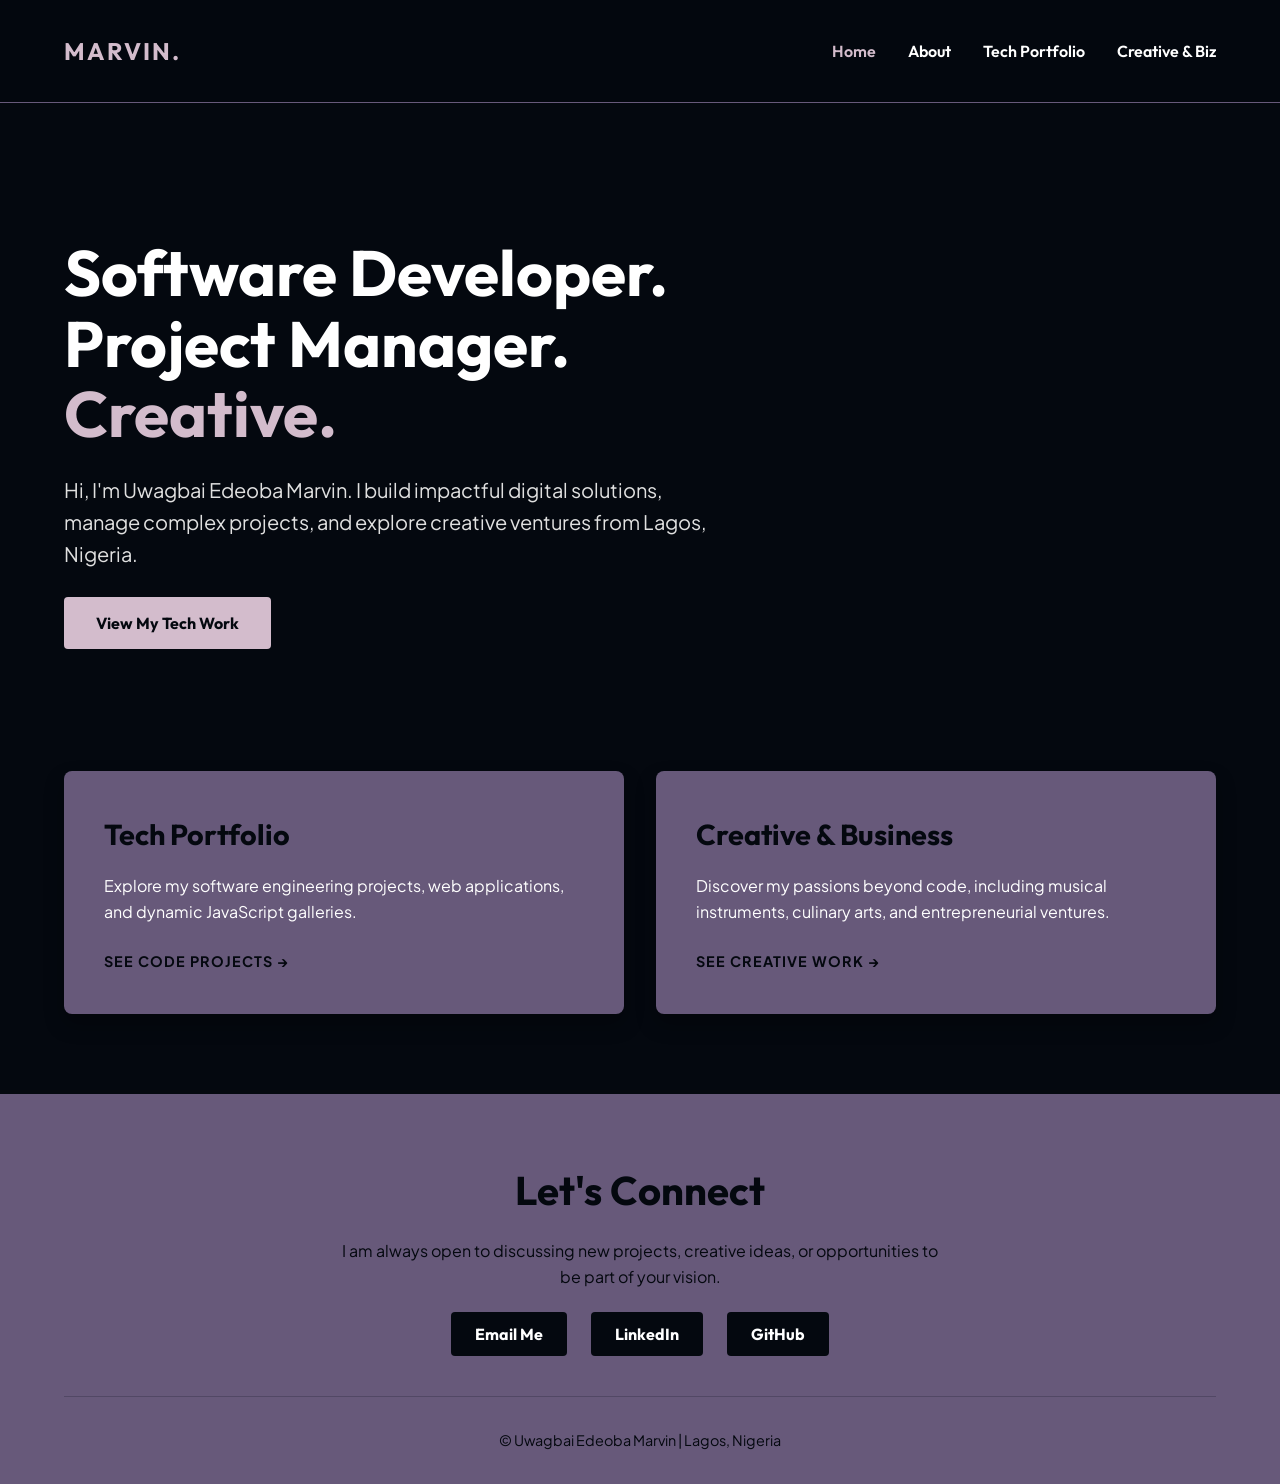
==== week6/index.html @ 00570119 "Add about, creative, index, projects pages and scripts for portfolio functionality" ====
<!DOCTYPE html>
<html lang="en">
<head>
    <meta charset="UTF-8">
    <meta name="viewport" content="width=device-width, initial-scale=1.0">
    <meta name="description" content="Portfolio of Uwagbai Edeoba Marvin - Software Developer, Project Manager, and Creative based in Lagos, Nigeria.">
    <meta name="author" content="Uwagbai Edeoba Marvin">
    <title>Uwagbai Edeoba Marvin | Developer & Creative</title>
    
    <link rel="preconnect" href="https://fonts.googleapis.com">
    <link rel="preconnect" href="https://fonts.gstatic.com" crossorigin>
    <link href="https://fonts.googleapis.com/css2?family=Outfit:wght@400;700&family=Plus+Jakarta+Sans:wght@400;600&display=swap" rel="stylesheet">
    
    <link rel="stylesheet" href="styles/styles.css">
    <link rel="stylesheet" href="styles/styles-large.css">

    <script src="scripts/scripts.js" defer></script>
</head>
<body>
    <header>
        <div class="logo">MARVIN.</div>
        <nav>
            <ul class="navigation">
                <li><a href="index.html" class="active">Home</a></li>
                <li><a href="about.html">About</a></li>
                <li><a href="projects.html">Tech Portfolio</a></li>
                <li><a href="creative.html">Creative & Biz</a></li>
            </ul>
        </nav>
    </header>

    <main>
        <section class="hero">
            <h1>Software Developer.<br>Project Manager.<br><span class="highlight">Creative.</span></h1>
            <p>Hi, I'm Uwagbai Edeoba Marvin. I build impactful digital solutions, manage complex projects, and explore creative ventures from Lagos, Nigeria.</p>
            <a href="projects.html" class="cta-button">View My Tech Work</a>
        </section>

        <section class="feature-grid">
            <div class="card">
                <h2>Tech Portfolio</h2>
                <p>Explore my software engineering projects, web applications, and dynamic JavaScript galleries.</p>
                <a href="projects.html" class="card-link">See Code Projects &rarr;</a>
            </div>
            
            <div class="card">
                <h2>Creative & Business</h2>
                <p>Discover my passions beyond code, including musical instruments, culinary arts, and entrepreneurial ventures.</p>
                <a href="creative.html" class="card-link">See Creative Work &rarr;</a>
            </div>
        </section>
    </main>

    <footer>
        <div class="contact-section">
            <h2>Let's Connect</h2>
            <p>I am always open to discussing new projects, creative ideas, or opportunities to be part of your vision.</p>
            <ul class="social-links">
                <li><a href="mailto:your.email@example.com">Email Me</a></li>
                <li><a href="https://www.linkedin.com/" target="_blank">LinkedIn</a></li>
                <li><a href="https://github.com/" target="_blank">GitHub</a></li>
            </ul>
        </div>
        <div class="copyright">
            <p>&copy; <span id="currentyear"></span> Uwagbai Edeoba Marvin | Lagos, Nigeria</p>
            <p id="lastmodified"></p>
        </div>
    </footer>
</body>
</html>
---- week6/styles/styles.css ----
:root {
    --bg-ink-black: #04080f;
    --surface-lavender: #67597a;
    --accent-thistle: #d3bccc;
    --text-light: #ffffff;
}

* {
    margin: 0;
    padding: 0;
    box-sizing: border-box;
}

body {
    background-color: var(--bg-ink-black);
    color: var(--text-light);
    font-family: 'Plus Jakarta Sans', sans-serif;
    line-height: 1.6;
}

h1, h2, h3, .logo, .navigation a {
    font-family: 'Outfit', sans-serif;
}

header {
    display: flex;
    justify-content: space-between;
    align-items: center;
    padding: 2rem 5%;
    background-color: rgba(4, 8, 15, 0.9);
    position: sticky;
    top: 0;
    z-index: 100;
    border-bottom: 1px solid var(--surface-lavender);
}

.logo {
    font-size: 1.5rem;
    font-weight: 700;
    color: var(--accent-thistle);
    letter-spacing: 2px;
}

.navigation {
    list-style: none;
    display: flex;
    gap: 2rem;
}

.navigation a {
    text-decoration: none;
    color: var(--text-light);
    font-weight: 600;
    transition: color 0.3s ease;
}

.navigation a:hover, .navigation a.active {
    color: var(--accent-thistle);
}

.hero {
    padding: 15vh 5%;
    text-align: left;
    max-width: 800px;
}

.hero h1 {
    font-size: 4rem;
    line-height: 1.1;
    margin-bottom: 1.5rem;
}

.highlight {
    color: var(--accent-thistle);
}

.hero p {
    font-size: 1.25rem;
    margin-bottom: 2.5rem;
    color: #e0e0e0;
}

.cta-button {
    background-color: var(--accent-thistle);
    color: var(--bg-ink-black);
    padding: 1rem 2rem;
    text-decoration: none;
    font-weight: 700;
    font-family: 'Outfit', sans-serif;
    border-radius: 4px;
    transition: background-color 0.3s ease;
}

.cta-button:hover {
    background-color: #e8d5e2;
}

.feature-grid {
    display: grid;
    grid-template-columns: repeat(auto-fit, minmax(300px, 1fr));
    gap: 2rem;
    padding: 0 5% 5rem 5%;
}

.card {
    background-color: var(--surface-lavender);
    padding: 2.5rem;
    border-radius: 8px;
    box-shadow: 0 10px 20px rgba(0,0,0,0.3);
    transition: transform 0.3s ease;
}

.card:hover {
    transform: translateY(-5px);
}

.card h2 {
    color: var(--bg-ink-black);
    margin-bottom: 1rem;
    font-size: 1.8rem;
}

.card p {
    margin-bottom: 1.5rem;
    color: var(--text-light);
}

.card-link {
    color: var(--bg-ink-black);
    font-weight: 700;
    text-decoration: none;
    text-transform: uppercase;
    font-size: 0.9rem;
    letter-spacing: 1px;
}

.card-link:hover {
    color: var(--accent-thistle);
}

footer {
    background-color: var(--surface-lavender);
    color: var(--bg-ink-black);
    padding: 4rem 5% 2rem 5%;
    text-align: center;
}

.contact-section {
    max-width: 600px;
    margin: 0 auto 3rem auto;
}

.contact-section h2 {
    font-size: 2.5rem;
    margin-bottom: 1rem;
}

.social-links {
    list-style: none;
    display: flex;
    justify-content: center;
    gap: 1.5rem;
    margin-top: 2rem;
}

.social-links a {
    color: var(--text-light);
    background-color: var(--bg-ink-black);
    padding: 0.75rem 1.5rem;
    text-decoration: none;
    border-radius: 4px;
    font-family: 'Outfit', sans-serif;
    font-weight: 700;
    transition: background-color 0.3s ease, color 0.3s ease;
}

.social-links a:hover {
    background-color: var(--accent-thistle);
    color: var(--bg-ink-black);
}

.copyright {
    border-top: 1px solid rgba(4, 8, 15, 0.2);
    padding-top: 2rem;
    font-size: 0.9rem;
}

/* @media (max-width: 768px) {
    header {
        flex-direction: column;
        gap: 1rem;
    }
    
    .hero h1 {
        font-size: 2.8rem;
    }
} */
.portfolio-header {
    text-align: center;
    padding: 4rem 5% 2rem 5%;
    max-width: 800px;
    margin: 0 auto;
}

.portfolio-header h1 {
    font-size: 3rem;
    margin-bottom: 1rem;
    color: var(--accent-thistle);
}

.project-grid {
    display: grid;
    grid-template-columns: repeat(auto-fit, minmax(300px, 1fr));
    gap: 2rem;
    padding: 0 5% 5rem 5%;
}

.project-grid .card {
    display: flex;
    flex-direction: column;
}

.project-grid .card img {
    margin-bottom: 1.5rem;
    object-fit: cover;
    aspect-ratio: 16/9;
    border-bottom: 3px solid var(--bg-ink-black);
}

.project-grid .card span {
    display: inline-block;
    background-color: var(--bg-ink-black);
    color: var(--accent-thistle);
    padding: 0.25rem 0.75rem;
    border-radius: 20px;
    font-size: 0.8rem;
    font-weight: 700;
    margin-bottom: 1rem;
    align-self: flex-start;
}

.project-grid .card p strong {
    color: var(--bg-ink-black);
}

.project-grid .card .card-link {
    margin-top: auto;
    padding-top: 1.5rem;
}
---- week6/styles/styles-large.css ----
@media (min-width: 768px) {
    header {
        flex-direction: row;
    }
    .hero h1 {
        font-size: 4rem;
    }
}
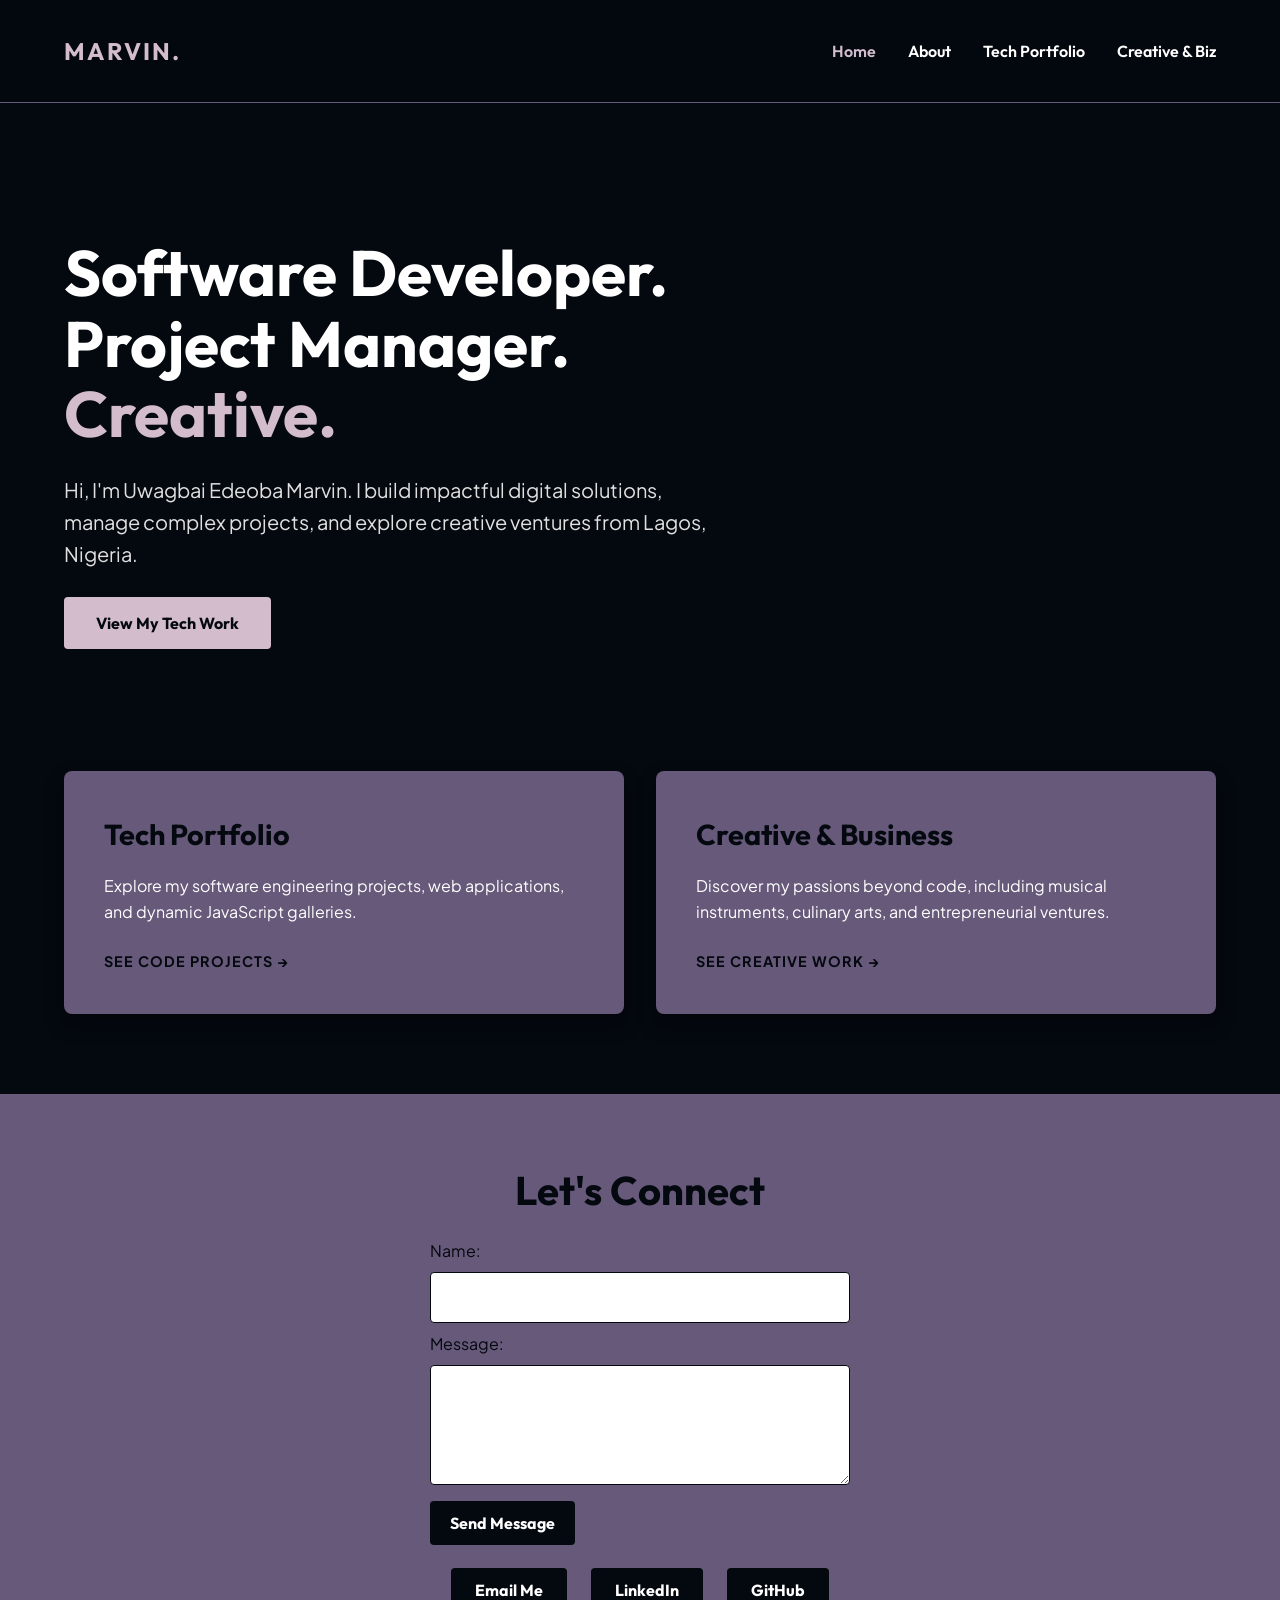
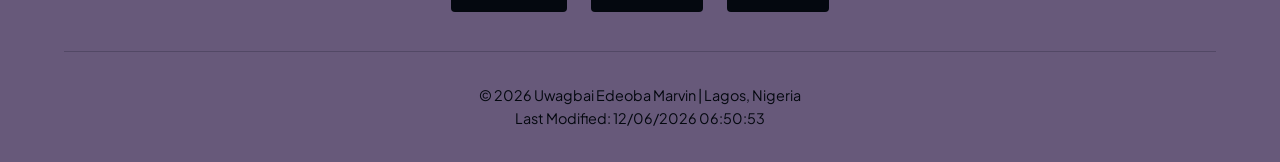
==== commit eaf96f76: "Add contact form to about, creative, index, and projects pages; enhance styles and scripts for impro" ====
--- a/week6/index.html
+++ b/week6/index.html
@@ -54,7 +54,15 @@
     <footer>
         <div class="contact-section">
             <h2>Let's Connect</h2>
-            <p>I am always open to discussing new projects, creative ideas, or opportunities to be part of your vision.</p>
+            <form method="get" action="index.html" class="contact-form">
+                <label for="name">Name:</label>
+                <input type="text" id="name" name="name" required>
+                
+                <label for="message">Message:</label>
+                <textarea id="message" name="message" required></textarea>
+                
+                <input type="submit" value="Send Message">
+            </form>
             <ul class="social-links">
                 <li><a href="mailto:your.email@example.com">Email Me</a></li>
                 <li><a href="https://www.linkedin.com/" target="_blank">LinkedIn</a></li>
--- a/week6/styles/styles.css
+++ b/week6/styles/styles.css
@@ -153,6 +153,45 @@
 .contact-section h2 {
     font-size: 2.5rem;
     margin-bottom: 1rem;
+}
+
+.contact-form {
+    display: grid;
+    gap: 0.5rem;
+    max-width: 420px;
+    margin: 0 auto;
+    text-align: left;
+}
+
+.contact-form input[type="text"],
+.contact-form textarea {
+    width: 100%;
+    padding: 0.75rem;
+    border: 1px solid var(--bg-ink-black);
+    border-radius: 4px;
+    font: inherit;
+}
+
+.contact-form textarea {
+    min-height: 120px;
+    resize: vertical;
+}
+
+.contact-form input[type="submit"] {
+    justify-self: start;
+    margin-top: 0.5rem;
+    padding: 0.75rem 1.25rem;
+    border: 0;
+    border-radius: 4px;
+    background-color: var(--bg-ink-black);
+    color: var(--text-light);
+    font: 700 1rem 'Outfit', sans-serif;
+    cursor: pointer;
+}
+
+.contact-form input[type="submit"]:hover {
+    background-color: var(--accent-thistle);
+    color: var(--bg-ink-black);
 }
 
 .social-links {
